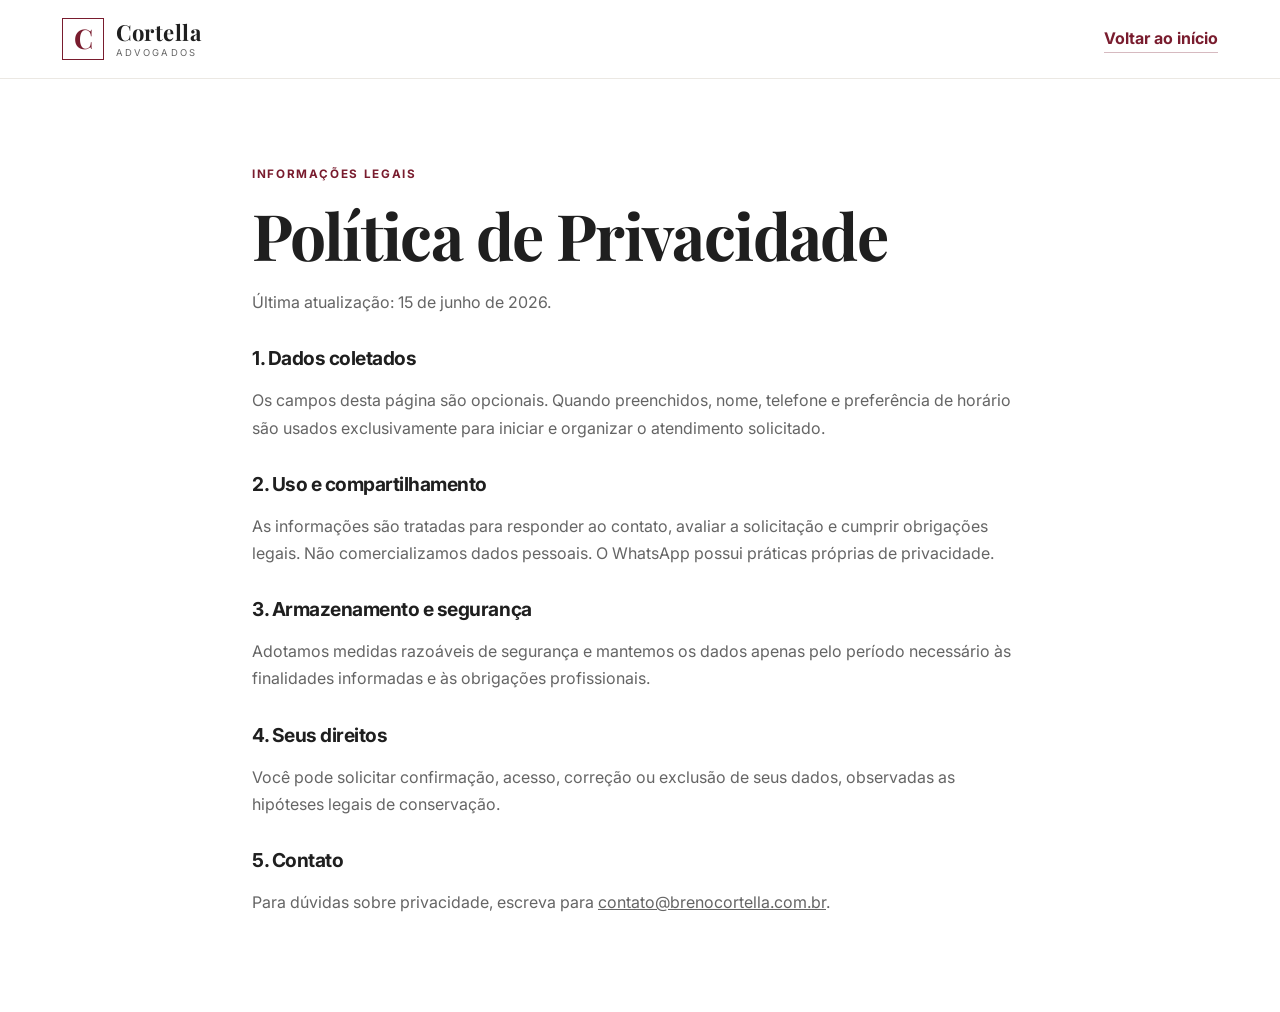
==== privacidade.html @ 5d8c3695 "first commit" ====
<!doctype html><html lang="pt-BR"><head><meta charset="utf-8"><meta name="viewport" content="width=device-width,initial-scale=1"><title>Política de Privacidade | Cortella Advogados</title><meta name="robots" content="noindex"><link rel="preconnect" href="https://fonts.googleapis.com"><link rel="preconnect" href="https://fonts.gstatic.com" crossorigin><link href="https://fonts.googleapis.com/css2?family=Inter:wght@400;600;700&family=Playfair+Display:wght@700&display=swap" rel="stylesheet"><link href="https://cdn.jsdelivr.net/npm/bootstrap@5.3.3/dist/css/bootstrap.min.css" rel="stylesheet"><link rel="stylesheet" href="css/style.css"><link rel="icon" href="assets/icons/favicon.svg" type="image/svg+xml"></head><body><header class="site-header"><nav class="navbar"><div class="container"><a class="brand" href="index.html"><span class="brand-mark">C</span><span><strong>Cortella</strong><small>Advogados</small></span></a><a class="text-link" href="index.html">Voltar ao início</a></div></nav></header><main class="legal-page"><article class="container"><span class="kicker">Informações legais</span><h1>Política de Privacidade</h1><p>Última atualização: 15 de junho de 2026.</p><h2>1. Dados coletados</h2><p>Os campos desta página são opcionais. Quando preenchidos, nome, telefone e preferência de horário são usados exclusivamente para iniciar e organizar o atendimento solicitado.</p><h2>2. Uso e compartilhamento</h2><p>As informações são tratadas para responder ao contato, avaliar a solicitação e cumprir obrigações legais. Não comercializamos dados pessoais. O WhatsApp possui práticas próprias de privacidade.</p><h2>3. Armazenamento e segurança</h2><p>Adotamos medidas razoáveis de segurança e mantemos os dados apenas pelo período necessário às finalidades informadas e às obrigações profissionais.</p><h2>4. Seus direitos</h2><p>Você pode solicitar confirmação, acesso, correção ou exclusão de seus dados, observadas as hipóteses legais de conservação.</p><h2>5. Contato</h2><p>Para dúvidas sobre privacidade, escreva para <a href="mailto:contato@brenocortella.com.br">contato@brenocortella.com.br</a>.</p></article></main></body></html>
---- css/style.css ----
:root{--primary:#791c2e;--primary-dark:#621726;--primary-soft:#f7ecef;--text:#1f1f1f;--muted:#656565;--background:#fff;--surface:#f8f7f5;--border:#e8e4df;--success:#1f6b4f;--shadow:0 24px 64px rgba(40,24,27,.1);--serif:"Playfair Display",Georgia,serif;--sans:"Inter",Arial,sans-serif}
*{box-sizing:border-box}html{scroll-behavior:smooth;scroll-padding-top:88px}body{margin:0;color:var(--text);background:var(--background);font-family:var(--sans);font-size:1rem;line-height:1.7;-webkit-font-smoothing:antialiased}a{color:inherit}img{display:block;max-width:100%;height:auto}h1,h2{font-family:var(--serif);font-weight:700;letter-spacing:-.025em;line-height:1.12}h1{font-size:clamp(2.7rem,7vw,4.8rem);margin:.8rem 0 1.15rem}h2{font-size:clamp(2.15rem,4.5vw,3.25rem);margin:.55rem 0 1.1rem}h3{font-size:1.1rem;font-weight:700;line-height:1.35}.container{max-width:1180px}.narrow{max-width:900px}.section-pad{padding:88px 0}.surface{background:var(--surface)}.skip-link{position:fixed;top:-100px;left:1rem;z-index:9999;background:#fff;padding:.75rem 1rem;border:2px solid var(--primary)}.skip-link:focus{top:1rem}.site-header{background:rgba(255,255,255,.94);border-bottom:1px solid rgba(232,228,223,.85);backdrop-filter:blur(16px)}.navbar{min-height:78px}.brand{display:inline-flex;align-items:center;gap:.72rem;text-decoration:none;line-height:1}.brand-mark{display:grid;place-items:center;width:42px;height:42px;border:1px solid var(--primary);color:var(--primary);font-family:var(--serif);font-size:1.7rem;font-weight:700}.brand strong,.brand small{display:block}.brand strong{font-family:var(--serif);font-size:1.38rem;letter-spacing:.02em}.brand small{text-transform:uppercase;font-size:.59rem;letter-spacing:.23em;margin-top:.3rem;color:var(--muted)}.nav-link{font-size:.88rem;font-weight:600;color:#454545!important;padding:.75rem .7rem!important}.nav-link:hover,.nav-link:focus{color:var(--primary)!important}.nav-cta{font-size:.84rem;padding:.72rem 1.15rem!important}.navbar-toggler{border:0;padding:.5rem}.btn{border-radius:3px;padding:.82rem 1.45rem;font-weight:700;transition:transform .2s ease,box-shadow .2s ease,background .2s ease}.btn:hover{transform:translateY(-2px)}.btn-primary{--bs-btn-bg:var(--primary);--bs-btn-border-color:var(--primary);--bs-btn-hover-bg:var(--primary-dark);--bs-btn-hover-border-color:var(--primary-dark);--bs-btn-active-bg:var(--primary-dark);--bs-btn-active-border-color:var(--primary-dark)}.btn-outline-primary{--bs-btn-color:var(--primary);--bs-btn-border-color:var(--primary);--bs-btn-hover-bg:var(--primary);--bs-btn-hover-border-color:var(--primary)}.btn-lg{font-size:.95rem;padding:1rem 1.4rem}.hero{position:relative;overflow:hidden;padding-top:76px;background:linear-gradient(135deg,#fff 0%,#fff 55%,#f7f2f1 100%)}.hero:before{content:"";position:absolute;width:360px;height:360px;border:1px solid rgba(121,28,46,.1);border-radius:50%;left:-230px;bottom:-180px}.eyebrow,.kicker{display:inline-block;color:var(--primary);font-size:.73rem;font-weight:700;letter-spacing:.14em;text-transform:uppercase}.eyebrow{padding:.5rem .78rem;background:var(--primary-soft);border-radius:99px;letter-spacing:.08em}.hero-lead{font-family:var(--serif);font-size:clamp(1.35rem,2.5vw,1.72rem);line-height:1.45;margin:0 0 1rem}.hero-lead strong{color:var(--primary)}.hero-copy{color:var(--muted);max-width:640px}.hero-actions{display:flex;flex-wrap:wrap;gap:.75rem;margin:1.75rem 0}.trust-list{display:flex;flex-wrap:wrap;gap:.6rem 1.25rem;padding:0;margin:1.75rem 0 0;list-style:none;color:#454545;font-size:.78rem;font-weight:600}.trust-list li:before{content:"✓";color:var(--success);font-weight:800;margin-right:.4rem}.hero-visual{position:relative;padding:0 0 28px 28px}.hero-visual:before{content:"";position:absolute;inset:28px 28px 0 0;border:1px solid rgba(121,28,46,.25)}.hero-visual img{position:relative;width:100%;aspect-ratio:4/3;object-fit:cover;border-radius:2px;box-shadow:var(--shadow)}.hero-note{position:absolute;display:flex;align-items:center;gap:.8rem;left:0;bottom:0;background:#fff;padding:1rem 1.2rem;box-shadow:0 12px 36px rgba(40,24,27,.14)}.note-icon{display:grid;place-items:center;width:34px;height:34px;border-radius:50%;background:var(--primary-soft);color:var(--primary);font-weight:800}.hero-note strong,.hero-note small{display:block}.hero-note strong{font-size:.86rem}.hero-note small{font-size:.7rem;color:var(--muted)}.section-heading{max-width:750px}.section-heading p,.section-intro{color:var(--muted);font-size:1.03rem}.info-card{height:100%;padding:1.75rem;background:#fff;border:1px solid var(--border);border-radius:4px;transition:transform .25s ease,box-shadow .25s ease,border-color .25s ease}.info-card:hover{transform:translateY(-5px);box-shadow:0 18px 46px rgba(40,24,27,.08);border-color:rgba(121,28,46,.22)}.icon-box{display:grid;place-items:center;width:48px;height:48px;margin-bottom:1.3rem;color:var(--primary);background:var(--primary-soft);font-family:var(--serif);font-size:1rem;font-weight:700}.info-card h3{font-family:var(--serif);font-size:1.25rem}.info-card p{margin:0;color:var(--muted);font-size:.9rem}.legal-note{font-size:.75rem;color:#777}.checklist{padding:0;margin:2rem 0;list-style:none}.checklist li{position:relative;padding:.9rem 0 .9rem 2.6rem;border-bottom:1px solid var(--border);font-weight:600}.checklist li:before{content:"✓";position:absolute;left:0;top:.82rem;display:grid;place-items:center;width:25px;height:25px;border-radius:50%;background:var(--primary-soft);color:var(--primary);font-size:.78rem}.recovery-card{position:relative;overflow:hidden;padding:clamp(2.2rem,6vw,4rem);color:#fff;background:var(--primary);box-shadow:var(--shadow)}.recovery-card:after{content:"25%";position:absolute;right:-1rem;bottom:-3rem;color:rgba(255,255,255,.055);font-family:var(--serif);font-size:10rem;font-weight:700}.recovery-label{font-size:.7rem;text-transform:uppercase;letter-spacing:.15em;color:#edcbd1}.recovery-card h2{font-size:clamp(2.2rem,5vw,3.5rem)}.recovery-card p{position:relative;z-index:1;font-size:1.08rem;color:#f4e9eb}.recovery-divider{width:48px;height:2px;margin:1.5rem 0;background:#d8a8b1}.video-frame{overflow:hidden;border:8px solid #fff;background:#1c1617;box-shadow:var(--shadow)}.process-list{display:grid;grid-template-columns:repeat(4,1fr);gap:0;padding:0;list-style:none;counter-reset:process}.process-list li{position:relative;padding:0 1.4rem;text-align:center}.process-list li:not(:last-child):after{content:"";position:absolute;top:26px;left:65%;width:70%;height:1px;background:var(--border)}.process-list span{position:relative;z-index:1;display:grid;place-items:center;width:54px;height:54px;margin:0 auto 1.3rem;border:1px solid var(--primary);border-radius:50%;background:#fff;color:var(--primary);font-family:var(--serif);font-weight:700}.process-list h3{font-family:var(--serif);font-size:1.15rem}.process-list p{font-size:.86rem;color:var(--muted)}.form-section{background:linear-gradient(to bottom,#fff 22%,var(--surface) 22%)}.form-shell{overflow:hidden;box-shadow:var(--shadow)}.form-intro{padding:clamp(2.2rem,6vw,4rem);color:#fff;background:#2a2223}.form-intro h2{font-size:clamp(2.2rem,5vw,3.2rem)}.form-intro p{color:#d8d0d1}.kicker-light{color:#dcb3ba}.privacy-line{margin-top:2rem;padding-top:1.5rem;border-top:1px solid rgba(255,255,255,.14);font-size:.82rem;color:#d8d0d1}.form-panel{padding:clamp(2rem,6vw,4rem);background:#fff}.form-label{font-size:.84rem;font-weight:700}.form-label span{font-weight:400;color:#888}.form-control,.form-select{min-height:54px;border-color:var(--border);border-radius:2px;font-size:.9rem}.form-control:focus,.form-select:focus{border-color:var(--primary);box-shadow:0 0 0 .2rem rgba(121,28,46,.1)}.form-disclaimer{margin:.85rem 0 0;text-align:center;font-size:.7rem;color:#888}.form-disclaimer a{color:var(--primary)}.values-grid{display:grid;grid-template-columns:repeat(2,1fr);gap:1rem}.value-item{min-height:150px;padding:1.7rem;border:1px solid var(--border);background:#fff}.value-item span{color:var(--primary);font-family:var(--serif);font-size:1.7rem}.value-item h3{margin:1rem 0 0;font-family:var(--serif);font-size:1.16rem}.text-link{display:inline-block;color:var(--primary);font-weight:700;text-decoration:none;border-bottom:1px solid rgba(121,28,46,.3)}.accordion{border-top:1px solid var(--border)}.accordion-item{background:transparent;border-color:var(--border)}.accordion-button{padding:1.3rem .25rem;background:transparent!important;box-shadow:none!important;color:var(--text)!important;font-weight:700}.accordion-button:not(.collapsed){color:var(--primary)!important}.accordion-button:focus{outline:2px solid var(--primary);outline-offset:3px}.accordion-body{padding:.15rem .25rem 1.5rem;color:var(--muted);font-size:.92rem}.final-cta{position:relative;overflow:hidden;color:#fff;background:var(--primary)}.final-cta:before,.final-cta:after{content:"";position:absolute;border:1px solid rgba(255,255,255,.12);border-radius:50%}.final-cta:before{width:300px;height:300px;left:-120px;top:-180px}.final-cta:after{width:260px;height:260px;right:-100px;bottom:-170px}.final-cta .container{position:relative;z-index:1;max-width:800px}.final-cta p{max-width:620px;margin:0 auto 1.8rem;color:#eadcdf}.final-cta .btn-light{color:var(--primary)}.site-footer{padding:70px 0 22px;color:#d7d0d1;background:#1c1718}.brand-light{color:#fff}.brand-light .brand-mark{color:#fff;border-color:#815963}.brand-light small{color:#a99fa1}.footer-copy{max-width:310px;margin-top:1.3rem;color:#a99fa1;font-size:.85rem}.site-footer h2{font-family:var(--sans);font-size:.76rem;text-transform:uppercase;letter-spacing:.14em;color:#fff}.site-footer a,.site-footer address{display:block;margin:.55rem 0;color:#a99fa1;font-size:.82rem;font-style:normal;text-decoration:none}.site-footer a:hover{color:#fff}.footer-bottom{display:flex;justify-content:space-between;gap:1rem;margin-top:48px;padding-top:20px;border-top:1px solid #352d2f;color:#81787a;font-size:.7rem}.footer-bottom div{display:flex;gap:1.3rem}.footer-bottom a{display:inline;margin:0}.floating-whatsapp{position:fixed;right:22px;bottom:22px;z-index:1020;display:grid;place-items:center;width:56px;height:56px;border-radius:50%;color:#fff;background:#238b57;box-shadow:0 10px 30px rgba(22,95,59,.32);font-size:1.35rem;text-decoration:none}.floating-whatsapp:hover{color:#fff;transform:translateY(-2px)}.mobile-cta{display:none}.reveal{opacity:0;transform:translateY(18px);transition:opacity .65s ease,transform .65s ease}.reveal.visible{opacity:1;transform:none}.legal-page{min-height:60vh;padding:80px 0}.legal-page article{max-width:800px}.legal-page h1{font-size:clamp(2.5rem,6vw,4rem)}.legal-page h2{margin-top:2rem;font-family:var(--sans);font-size:1.2rem}.legal-page p,.legal-page li{color:var(--muted)}
@media (max-width:991.98px){.navbar-collapse{padding:1rem 0 1.4rem}.nav-cta{display:block;margin-top:.7rem;text-align:center}.hero{padding-top:54px}.hero-visual{max-width:680px;margin:auto}.process-list{grid-template-columns:repeat(2,1fr);gap:2.5rem 0}.process-list li:nth-child(2):after{display:none}.form-intro,.form-panel{padding:2.5rem}.section-pad{padding:76px 0}}
@media (max-width:767.98px){body{padding-bottom:69px}.section-pad{padding:64px 0}h1{font-size:2.75rem}.hero{padding-top:44px}.hero-actions .btn{width:100%}.trust-list{display:grid;grid-template-columns:1fr}.hero-visual{padding:0 0 18px 18px}.hero-note{padding:.8rem 1rem}.process-list{grid-template-columns:1fr;gap:1.7rem}.process-list li{display:grid;grid-template-columns:54px 1fr;gap:1rem;text-align:left;padding:0}.process-list li:not(:last-child):after{top:54px;left:27px;width:1px;height:calc(100% + 1.7rem)}.process-list li:nth-child(2):after{display:block}.process-list span{margin:0}.process-list p{margin:0}.values-grid{grid-template-columns:1fr}.value-item{min-height:auto}.footer-bottom{display:block}.footer-bottom div{margin-top:.7rem}.floating-whatsapp{display:none}.mobile-cta{position:fixed;z-index:1030;display:block;left:0;right:0;bottom:0;padding:8px 12px;background:rgba(255,255,255,.96);border-top:1px solid var(--border);backdrop-filter:blur(12px)}.mobile-cta .btn{width:100%;padding:.82rem}.site-footer{padding-bottom:40px}}
@media (prefers-reduced-motion:reduce){html{scroll-behavior:auto}*,*:before,*:after{animation-duration:.01ms!important;animation-iteration-count:1!important;transition-duration:.01ms!important}.reveal{opacity:1;transform:none}}
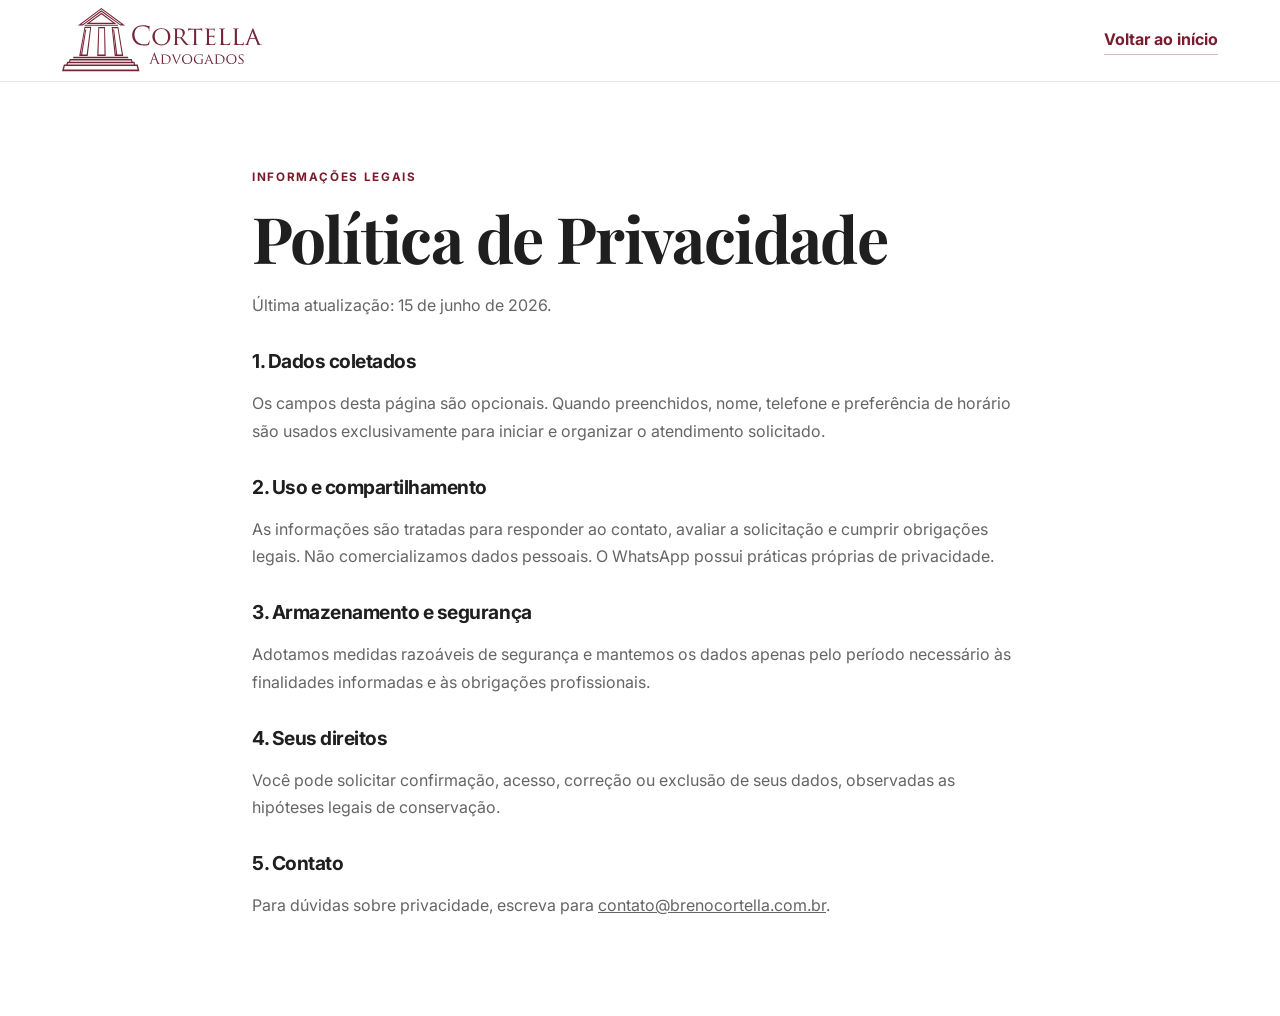
==== commit a735b555: "Ajuste solicitados pelo cliente" ====
--- a/privacidade.html
+++ b/privacidade.html
@@ -1 +1,75 @@
-<!doctype html><html lang="pt-BR"><head><meta charset="utf-8"><meta name="viewport" content="width=device-width,initial-scale=1"><title>Política de Privacidade | Cortella Advogados</title><meta name="robots" content="noindex"><link rel="preconnect" href="https://fonts.googleapis.com"><link rel="preconnect" href="https://fonts.gstatic.com" crossorigin><link href="https://fonts.googleapis.com/css2?family=Inter:wght@400;600;700&family=Playfair+Display:wght@700&display=swap" rel="stylesheet"><link href="https://cdn.jsdelivr.net/npm/bootstrap@5.3.3/dist/css/bootstrap.min.css" rel="stylesheet"><link rel="stylesheet" href="css/style.css"><link rel="icon" href="assets/icons/favicon.svg" type="image/svg+xml"></head><body><header class="site-header"><nav class="navbar"><div class="container"><a class="brand" href="index.html"><span class="brand-mark">C</span><span><strong>Cortella</strong><small>Advogados</small></span></a><a class="text-link" href="index.html">Voltar ao início</a></div></nav></header><main class="legal-page"><article class="container"><span class="kicker">Informações legais</span><h1>Política de Privacidade</h1><p>Última atualização: 15 de junho de 2026.</p><h2>1. Dados coletados</h2><p>Os campos desta página são opcionais. Quando preenchidos, nome, telefone e preferência de horário são usados exclusivamente para iniciar e organizar o atendimento solicitado.</p><h2>2. Uso e compartilhamento</h2><p>As informações são tratadas para responder ao contato, avaliar a solicitação e cumprir obrigações legais. Não comercializamos dados pessoais. O WhatsApp possui práticas próprias de privacidade.</p><h2>3. Armazenamento e segurança</h2><p>Adotamos medidas razoáveis de segurança e mantemos os dados apenas pelo período necessário às finalidades informadas e às obrigações profissionais.</p><h2>4. Seus direitos</h2><p>Você pode solicitar confirmação, acesso, correção ou exclusão de seus dados, observadas as hipóteses legais de conservação.</p><h2>5. Contato</h2><p>Para dúvidas sobre privacidade, escreva para <a href="mailto:contato@brenocortella.com.br">contato@brenocortella.com.br</a>.</p></article></main></body></html>
+<!doctype html>
+<html lang="pt-BR">
+  <head>
+    <meta charset="utf-8" />
+    <meta name="viewport" content="width=device-width,initial-scale=1" />
+    <title>Política de Privacidade | Cortella Advogados</title>
+    <meta name="robots" content="noindex" />
+    <link rel="preconnect" href="https://fonts.googleapis.com" />
+    <link rel="preconnect" href="https://fonts.gstatic.com" crossorigin />
+    <link
+      href="https://fonts.googleapis.com/css2?family=Inter:wght@400;600;700&family=Playfair+Display:wght@700&display=swap"
+      rel="stylesheet"
+    />
+    <link
+      href="https://cdn.jsdelivr.net/npm/bootstrap@5.3.3/dist/css/bootstrap.min.css"
+      rel="stylesheet"
+    />
+    <link rel="stylesheet" href="css/style.css" />
+    <link rel="icon" href="assets/icons/favicon.svg" type="image/svg+xml" />
+  </head>
+  <body>
+    <header class="site-header">
+      <nav class="navbar">
+        <div class="container">
+          <a class="brand" href="index.html">
+            <img
+              src="../assets/images/logo.svg"
+              width="200px"
+              alt="Logo Cortella Advogados"
+              fetchpriority="high"
+            />
+          </a>
+          <a class="text-link" href="index.html">Voltar ao início</a>
+        </div>
+      </nav>
+    </header>
+    <main class="legal-page">
+      <article class="container">
+        <span class="kicker">Informações legais</span>
+        <h1>Política de Privacidade</h1>
+        <p>Última atualização: 15 de junho de 2026.</p>
+        <h2>1. Dados coletados</h2>
+        <p>
+          Os campos desta página são opcionais. Quando preenchidos, nome,
+          telefone e preferência de horário são usados exclusivamente para
+          iniciar e organizar o atendimento solicitado.
+        </p>
+        <h2>2. Uso e compartilhamento</h2>
+        <p>
+          As informações são tratadas para responder ao contato, avaliar a
+          solicitação e cumprir obrigações legais. Não comercializamos dados
+          pessoais. O WhatsApp possui práticas próprias de privacidade.
+        </p>
+        <h2>3. Armazenamento e segurança</h2>
+        <p>
+          Adotamos medidas razoáveis de segurança e mantemos os dados apenas
+          pelo período necessário às finalidades informadas e às obrigações
+          profissionais.
+        </p>
+        <h2>4. Seus direitos</h2>
+        <p>
+          Você pode solicitar confirmação, acesso, correção ou exclusão de seus
+          dados, observadas as hipóteses legais de conservação.
+        </p>
+        <h2>5. Contato</h2>
+        <p>
+          Para dúvidas sobre privacidade, escreva para
+          <a href="mailto:contato@brenocortella.com.br"
+            >contato@brenocortella.com.br</a
+          >.
+        </p>
+      </article>
+    </main>
+  </body>
+</html>
--- a/css/style.css
+++ b/css/style.css
@@ -1,5 +1,852 @@
-:root{--primary:#791c2e;--primary-dark:#621726;--primary-soft:#f7ecef;--text:#1f1f1f;--muted:#656565;--background:#fff;--surface:#f8f7f5;--border:#e8e4df;--success:#1f6b4f;--shadow:0 24px 64px rgba(40,24,27,.1);--serif:"Playfair Display",Georgia,serif;--sans:"Inter",Arial,sans-serif}
-*{box-sizing:border-box}html{scroll-behavior:smooth;scroll-padding-top:88px}body{margin:0;color:var(--text);background:var(--background);font-family:var(--sans);font-size:1rem;line-height:1.7;-webkit-font-smoothing:antialiased}a{color:inherit}img{display:block;max-width:100%;height:auto}h1,h2{font-family:var(--serif);font-weight:700;letter-spacing:-.025em;line-height:1.12}h1{font-size:clamp(2.7rem,7vw,4.8rem);margin:.8rem 0 1.15rem}h2{font-size:clamp(2.15rem,4.5vw,3.25rem);margin:.55rem 0 1.1rem}h3{font-size:1.1rem;font-weight:700;line-height:1.35}.container{max-width:1180px}.narrow{max-width:900px}.section-pad{padding:88px 0}.surface{background:var(--surface)}.skip-link{position:fixed;top:-100px;left:1rem;z-index:9999;background:#fff;padding:.75rem 1rem;border:2px solid var(--primary)}.skip-link:focus{top:1rem}.site-header{background:rgba(255,255,255,.94);border-bottom:1px solid rgba(232,228,223,.85);backdrop-filter:blur(16px)}.navbar{min-height:78px}.brand{display:inline-flex;align-items:center;gap:.72rem;text-decoration:none;line-height:1}.brand-mark{display:grid;place-items:center;width:42px;height:42px;border:1px solid var(--primary);color:var(--primary);font-family:var(--serif);font-size:1.7rem;font-weight:700}.brand strong,.brand small{display:block}.brand strong{font-family:var(--serif);font-size:1.38rem;letter-spacing:.02em}.brand small{text-transform:uppercase;font-size:.59rem;letter-spacing:.23em;margin-top:.3rem;color:var(--muted)}.nav-link{font-size:.88rem;font-weight:600;color:#454545!important;padding:.75rem .7rem!important}.nav-link:hover,.nav-link:focus{color:var(--primary)!important}.nav-cta{font-size:.84rem;padding:.72rem 1.15rem!important}.navbar-toggler{border:0;padding:.5rem}.btn{border-radius:3px;padding:.82rem 1.45rem;font-weight:700;transition:transform .2s ease,box-shadow .2s ease,background .2s ease}.btn:hover{transform:translateY(-2px)}.btn-primary{--bs-btn-bg:var(--primary);--bs-btn-border-color:var(--primary);--bs-btn-hover-bg:var(--primary-dark);--bs-btn-hover-border-color:var(--primary-dark);--bs-btn-active-bg:var(--primary-dark);--bs-btn-active-border-color:var(--primary-dark)}.btn-outline-primary{--bs-btn-color:var(--primary);--bs-btn-border-color:var(--primary);--bs-btn-hover-bg:var(--primary);--bs-btn-hover-border-color:var(--primary)}.btn-lg{font-size:.95rem;padding:1rem 1.4rem}.hero{position:relative;overflow:hidden;padding-top:76px;background:linear-gradient(135deg,#fff 0%,#fff 55%,#f7f2f1 100%)}.hero:before{content:"";position:absolute;width:360px;height:360px;border:1px solid rgba(121,28,46,.1);border-radius:50%;left:-230px;bottom:-180px}.eyebrow,.kicker{display:inline-block;color:var(--primary);font-size:.73rem;font-weight:700;letter-spacing:.14em;text-transform:uppercase}.eyebrow{padding:.5rem .78rem;background:var(--primary-soft);border-radius:99px;letter-spacing:.08em}.hero-lead{font-family:var(--serif);font-size:clamp(1.35rem,2.5vw,1.72rem);line-height:1.45;margin:0 0 1rem}.hero-lead strong{color:var(--primary)}.hero-copy{color:var(--muted);max-width:640px}.hero-actions{display:flex;flex-wrap:wrap;gap:.75rem;margin:1.75rem 0}.trust-list{display:flex;flex-wrap:wrap;gap:.6rem 1.25rem;padding:0;margin:1.75rem 0 0;list-style:none;color:#454545;font-size:.78rem;font-weight:600}.trust-list li:before{content:"✓";color:var(--success);font-weight:800;margin-right:.4rem}.hero-visual{position:relative;padding:0 0 28px 28px}.hero-visual:before{content:"";position:absolute;inset:28px 28px 0 0;border:1px solid rgba(121,28,46,.25)}.hero-visual img{position:relative;width:100%;aspect-ratio:4/3;object-fit:cover;border-radius:2px;box-shadow:var(--shadow)}.hero-note{position:absolute;display:flex;align-items:center;gap:.8rem;left:0;bottom:0;background:#fff;padding:1rem 1.2rem;box-shadow:0 12px 36px rgba(40,24,27,.14)}.note-icon{display:grid;place-items:center;width:34px;height:34px;border-radius:50%;background:var(--primary-soft);color:var(--primary);font-weight:800}.hero-note strong,.hero-note small{display:block}.hero-note strong{font-size:.86rem}.hero-note small{font-size:.7rem;color:var(--muted)}.section-heading{max-width:750px}.section-heading p,.section-intro{color:var(--muted);font-size:1.03rem}.info-card{height:100%;padding:1.75rem;background:#fff;border:1px solid var(--border);border-radius:4px;transition:transform .25s ease,box-shadow .25s ease,border-color .25s ease}.info-card:hover{transform:translateY(-5px);box-shadow:0 18px 46px rgba(40,24,27,.08);border-color:rgba(121,28,46,.22)}.icon-box{display:grid;place-items:center;width:48px;height:48px;margin-bottom:1.3rem;color:var(--primary);background:var(--primary-soft);font-family:var(--serif);font-size:1rem;font-weight:700}.info-card h3{font-family:var(--serif);font-size:1.25rem}.info-card p{margin:0;color:var(--muted);font-size:.9rem}.legal-note{font-size:.75rem;color:#777}.checklist{padding:0;margin:2rem 0;list-style:none}.checklist li{position:relative;padding:.9rem 0 .9rem 2.6rem;border-bottom:1px solid var(--border);font-weight:600}.checklist li:before{content:"✓";position:absolute;left:0;top:.82rem;display:grid;place-items:center;width:25px;height:25px;border-radius:50%;background:var(--primary-soft);color:var(--primary);font-size:.78rem}.recovery-card{position:relative;overflow:hidden;padding:clamp(2.2rem,6vw,4rem);color:#fff;background:var(--primary);box-shadow:var(--shadow)}.recovery-card:after{content:"25%";position:absolute;right:-1rem;bottom:-3rem;color:rgba(255,255,255,.055);font-family:var(--serif);font-size:10rem;font-weight:700}.recovery-label{font-size:.7rem;text-transform:uppercase;letter-spacing:.15em;color:#edcbd1}.recovery-card h2{font-size:clamp(2.2rem,5vw,3.5rem)}.recovery-card p{position:relative;z-index:1;font-size:1.08rem;color:#f4e9eb}.recovery-divider{width:48px;height:2px;margin:1.5rem 0;background:#d8a8b1}.video-frame{overflow:hidden;border:8px solid #fff;background:#1c1617;box-shadow:var(--shadow)}.process-list{display:grid;grid-template-columns:repeat(4,1fr);gap:0;padding:0;list-style:none;counter-reset:process}.process-list li{position:relative;padding:0 1.4rem;text-align:center}.process-list li:not(:last-child):after{content:"";position:absolute;top:26px;left:65%;width:70%;height:1px;background:var(--border)}.process-list span{position:relative;z-index:1;display:grid;place-items:center;width:54px;height:54px;margin:0 auto 1.3rem;border:1px solid var(--primary);border-radius:50%;background:#fff;color:var(--primary);font-family:var(--serif);font-weight:700}.process-list h3{font-family:var(--serif);font-size:1.15rem}.process-list p{font-size:.86rem;color:var(--muted)}.form-section{background:linear-gradient(to bottom,#fff 22%,var(--surface) 22%)}.form-shell{overflow:hidden;box-shadow:var(--shadow)}.form-intro{padding:clamp(2.2rem,6vw,4rem);color:#fff;background:#2a2223}.form-intro h2{font-size:clamp(2.2rem,5vw,3.2rem)}.form-intro p{color:#d8d0d1}.kicker-light{color:#dcb3ba}.privacy-line{margin-top:2rem;padding-top:1.5rem;border-top:1px solid rgba(255,255,255,.14);font-size:.82rem;color:#d8d0d1}.form-panel{padding:clamp(2rem,6vw,4rem);background:#fff}.form-label{font-size:.84rem;font-weight:700}.form-label span{font-weight:400;color:#888}.form-control,.form-select{min-height:54px;border-color:var(--border);border-radius:2px;font-size:.9rem}.form-control:focus,.form-select:focus{border-color:var(--primary);box-shadow:0 0 0 .2rem rgba(121,28,46,.1)}.form-disclaimer{margin:.85rem 0 0;text-align:center;font-size:.7rem;color:#888}.form-disclaimer a{color:var(--primary)}.values-grid{display:grid;grid-template-columns:repeat(2,1fr);gap:1rem}.value-item{min-height:150px;padding:1.7rem;border:1px solid var(--border);background:#fff}.value-item span{color:var(--primary);font-family:var(--serif);font-size:1.7rem}.value-item h3{margin:1rem 0 0;font-family:var(--serif);font-size:1.16rem}.text-link{display:inline-block;color:var(--primary);font-weight:700;text-decoration:none;border-bottom:1px solid rgba(121,28,46,.3)}.accordion{border-top:1px solid var(--border)}.accordion-item{background:transparent;border-color:var(--border)}.accordion-button{padding:1.3rem .25rem;background:transparent!important;box-shadow:none!important;color:var(--text)!important;font-weight:700}.accordion-button:not(.collapsed){color:var(--primary)!important}.accordion-button:focus{outline:2px solid var(--primary);outline-offset:3px}.accordion-body{padding:.15rem .25rem 1.5rem;color:var(--muted);font-size:.92rem}.final-cta{position:relative;overflow:hidden;color:#fff;background:var(--primary)}.final-cta:before,.final-cta:after{content:"";position:absolute;border:1px solid rgba(255,255,255,.12);border-radius:50%}.final-cta:before{width:300px;height:300px;left:-120px;top:-180px}.final-cta:after{width:260px;height:260px;right:-100px;bottom:-170px}.final-cta .container{position:relative;z-index:1;max-width:800px}.final-cta p{max-width:620px;margin:0 auto 1.8rem;color:#eadcdf}.final-cta .btn-light{color:var(--primary)}.site-footer{padding:70px 0 22px;color:#d7d0d1;background:#1c1718}.brand-light{color:#fff}.brand-light .brand-mark{color:#fff;border-color:#815963}.brand-light small{color:#a99fa1}.footer-copy{max-width:310px;margin-top:1.3rem;color:#a99fa1;font-size:.85rem}.site-footer h2{font-family:var(--sans);font-size:.76rem;text-transform:uppercase;letter-spacing:.14em;color:#fff}.site-footer a,.site-footer address{display:block;margin:.55rem 0;color:#a99fa1;font-size:.82rem;font-style:normal;text-decoration:none}.site-footer a:hover{color:#fff}.footer-bottom{display:flex;justify-content:space-between;gap:1rem;margin-top:48px;padding-top:20px;border-top:1px solid #352d2f;color:#81787a;font-size:.7rem}.footer-bottom div{display:flex;gap:1.3rem}.footer-bottom a{display:inline;margin:0}.floating-whatsapp{position:fixed;right:22px;bottom:22px;z-index:1020;display:grid;place-items:center;width:56px;height:56px;border-radius:50%;color:#fff;background:#238b57;box-shadow:0 10px 30px rgba(22,95,59,.32);font-size:1.35rem;text-decoration:none}.floating-whatsapp:hover{color:#fff;transform:translateY(-2px)}.mobile-cta{display:none}.reveal{opacity:0;transform:translateY(18px);transition:opacity .65s ease,transform .65s ease}.reveal.visible{opacity:1;transform:none}.legal-page{min-height:60vh;padding:80px 0}.legal-page article{max-width:800px}.legal-page h1{font-size:clamp(2.5rem,6vw,4rem)}.legal-page h2{margin-top:2rem;font-family:var(--sans);font-size:1.2rem}.legal-page p,.legal-page li{color:var(--muted)}
-@media (max-width:991.98px){.navbar-collapse{padding:1rem 0 1.4rem}.nav-cta{display:block;margin-top:.7rem;text-align:center}.hero{padding-top:54px}.hero-visual{max-width:680px;margin:auto}.process-list{grid-template-columns:repeat(2,1fr);gap:2.5rem 0}.process-list li:nth-child(2):after{display:none}.form-intro,.form-panel{padding:2.5rem}.section-pad{padding:76px 0}}
-@media (max-width:767.98px){body{padding-bottom:69px}.section-pad{padding:64px 0}h1{font-size:2.75rem}.hero{padding-top:44px}.hero-actions .btn{width:100%}.trust-list{display:grid;grid-template-columns:1fr}.hero-visual{padding:0 0 18px 18px}.hero-note{padding:.8rem 1rem}.process-list{grid-template-columns:1fr;gap:1.7rem}.process-list li{display:grid;grid-template-columns:54px 1fr;gap:1rem;text-align:left;padding:0}.process-list li:not(:last-child):after{top:54px;left:27px;width:1px;height:calc(100% + 1.7rem)}.process-list li:nth-child(2):after{display:block}.process-list span{margin:0}.process-list p{margin:0}.values-grid{grid-template-columns:1fr}.value-item{min-height:auto}.footer-bottom{display:block}.footer-bottom div{margin-top:.7rem}.floating-whatsapp{display:none}.mobile-cta{position:fixed;z-index:1030;display:block;left:0;right:0;bottom:0;padding:8px 12px;background:rgba(255,255,255,.96);border-top:1px solid var(--border);backdrop-filter:blur(12px)}.mobile-cta .btn{width:100%;padding:.82rem}.site-footer{padding-bottom:40px}}
-@media (prefers-reduced-motion:reduce){html{scroll-behavior:auto}*,*:before,*:after{animation-duration:.01ms!important;animation-iteration-count:1!important;transition-duration:.01ms!important}.reveal{opacity:1;transform:none}}
+:root {
+  --primary: #791c2e;
+  --primary-dark: #621726;
+  --primary-soft: #f7ecef;
+  --text: #1f1f1f;
+  --muted: #656565;
+  --background: #fff;
+  --surface: #f8f7f5;
+  --border: #e8e4df;
+  --success: #1f6b4f;
+  --shadow: 0 24px 64px rgba(40, 24, 27, 0.1);
+  --serif: "Playfair Display", Georgia, serif;
+  --sans: "Inter", Arial, sans-serif;
+}
+* {
+  box-sizing: border-box;
+}
+html {
+  scroll-behavior: smooth;
+  scroll-padding-top: 88px;
+}
+body {
+  margin: 0;
+  color: var(--text);
+  background: var(--background);
+  font-family: var(--sans);
+  font-size: 1rem;
+  line-height: 1.7;
+  -webkit-font-smoothing: antialiased;
+}
+a {
+  color: inherit;
+}
+img {
+  display: block;
+  max-width: 100%;
+  height: auto;
+}
+h1,
+h2 {
+  font-family: var(--serif);
+  font-weight: 700;
+  letter-spacing: -0.025em;
+  line-height: 1.12;
+}
+h1 {
+  font-size: clamp(2.7rem, 7vw, 4.8rem);
+  margin: 0.8rem 0 1.15rem;
+}
+h2 {
+  font-size: clamp(2.15rem, 4.5vw, 3.25rem);
+  margin: 0.55rem 0 1.1rem;
+}
+h3 {
+  font-size: 1.1rem;
+  font-weight: 700;
+  line-height: 1.35;
+}
+.container {
+  max-width: 1180px;
+}
+.narrow {
+  max-width: 900px;
+}
+.section-pad {
+  padding: 88px 0;
+}
+.surface {
+  background: var(--surface);
+}
+.skip-link {
+  position: fixed;
+  top: -100px;
+  left: 1rem;
+  z-index: 9999;
+  background: #fff;
+  padding: 0.75rem 1rem;
+  border: 2px solid var(--primary);
+}
+.skip-link:focus {
+  top: 1rem;
+}
+.site-header {
+  background: rgba(255, 255, 255, 0.94);
+  border-bottom: 1px solid rgba(232, 228, 223, 0.85);
+  backdrop-filter: blur(16px);
+}
+.navbar {
+  min-height: 78px;
+}
+.brand {
+  display: inline-flex;
+  align-items: center;
+  gap: 0.72rem;
+  text-decoration: none;
+  line-height: 1;
+}
+.brand-mark {
+  display: grid;
+  place-items: center;
+  width: 42px;
+  height: 42px;
+  border: 1px solid var(--primary);
+  color: var(--primary);
+  font-family: var(--serif);
+  font-size: 1.7rem;
+  font-weight: 700;
+}
+.brand strong,
+.brand small {
+  display: block;
+}
+.brand strong {
+  font-family: var(--serif);
+  font-size: 1.38rem;
+  letter-spacing: 0.02em;
+}
+.brand small {
+  text-transform: uppercase;
+  font-size: 0.59rem;
+  letter-spacing: 0.23em;
+  margin-top: 0.3rem;
+  color: var(--muted);
+}
+.nav-link {
+  font-size: 0.88rem;
+  font-weight: 600;
+  color: #454545 !important;
+  padding: 0.75rem 0.7rem !important;
+}
+.nav-link:hover,
+.nav-link:focus {
+  color: var(--primary) !important;
+}
+.nav-cta {
+  font-size: 0.84rem;
+  padding: 0.72rem 1.15rem !important;
+}
+.navbar-toggler {
+  border: 0;
+  padding: 0.5rem;
+}
+.btn {
+  border-radius: 3px;
+  padding: 0.82rem 1.45rem;
+  font-weight: 700;
+  transition:
+    transform 0.2s ease,
+    box-shadow 0.2s ease,
+    background 0.2s ease;
+}
+.btn:hover {
+  transform: translateY(-2px);
+}
+.btn-primary {
+  --bs-btn-bg: var(--primary);
+  --bs-btn-border-color: var(--primary);
+  --bs-btn-hover-bg: var(--primary-dark);
+  --bs-btn-hover-border-color: var(--primary-dark);
+  --bs-btn-active-bg: var(--primary-dark);
+  --bs-btn-active-border-color: var(--primary-dark);
+}
+.btn-outline-primary {
+  --bs-btn-color: var(--primary);
+  --bs-btn-border-color: var(--primary);
+  --bs-btn-hover-bg: var(--primary);
+  --bs-btn-hover-border-color: var(--primary);
+}
+.btn-lg {
+  font-size: 0.95rem;
+  padding: 1rem 1.4rem;
+}
+.hero {
+  position: relative;
+  overflow: hidden;
+  padding-top: 76px;
+  background: linear-gradient(135deg, #fff 0%, #fff 55%, #f7f2f1 100%);
+}
+.hero:before {
+  content: "";
+  position: absolute;
+  width: 360px;
+  height: 360px;
+  border: 1px solid rgba(121, 28, 46, 0.1);
+  border-radius: 50%;
+  left: -230px;
+  bottom: -180px;
+}
+.eyebrow,
+.kicker {
+  display: inline-block;
+  color: var(--primary);
+  font-size: 0.73rem;
+  font-weight: 700;
+  letter-spacing: 0.14em;
+  text-transform: uppercase;
+}
+.eyebrow {
+  padding: 0.5rem 0.78rem;
+  background: var(--primary-soft);
+  border-radius: 99px;
+  letter-spacing: 0.08em;
+}
+.hero-lead {
+  font-family: var(--serif);
+  font-size: clamp(1.35rem, 2.5vw, 1.72rem);
+  line-height: 1.45;
+  margin: 0 0 1rem;
+}
+.hero-lead strong {
+  color: var(--primary);
+}
+.hero-copy {
+  color: var(--muted);
+  max-width: 640px;
+}
+.hero-actions {
+  display: flex;
+  flex-wrap: wrap;
+  gap: 0.75rem;
+  margin: 1.75rem 0;
+}
+.trust-list {
+  display: flex;
+  flex-wrap: wrap;
+  gap: 0.6rem 1.25rem;
+  padding: 0;
+  margin: 1.75rem 0 0;
+  list-style: none;
+  color: #454545;
+  font-size: 0.78rem;
+  font-weight: 600;
+}
+.trust-list li:before {
+  content: "✓";
+  color: var(--success);
+  font-weight: 800;
+  margin-right: 0.4rem;
+}
+.hero-visual {
+  position: relative;
+  padding: 0 0 28px 28px;
+}
+.hero-visual:before {
+  content: "";
+  position: absolute;
+  inset: 28px 28px 0 0;
+  border: 1px solid rgba(121, 28, 46, 0.25);
+}
+.hero-visual img {
+  position: relative;
+  width: 100%;
+  aspect-ratio: 4/3;
+  object-fit: cover;
+  border-radius: 2px;
+  box-shadow: var(--shadow);
+}
+.hero-note {
+  position: absolute;
+  display: flex;
+  align-items: center;
+  gap: 0.8rem;
+  left: 0;
+  bottom: 0;
+  background: #fff;
+  padding: 1rem 1.2rem;
+  box-shadow: 0 12px 36px rgba(40, 24, 27, 0.14);
+}
+.note-icon {
+  display: grid;
+  place-items: center;
+  width: 34px;
+  height: 34px;
+  border-radius: 50%;
+  background: var(--primary-soft);
+  color: var(--primary);
+  font-weight: 800;
+}
+.hero-note strong,
+.hero-note small {
+  display: block;
+}
+.hero-note strong {
+  font-size: 0.86rem;
+}
+.hero-note small {
+  font-size: 0.7rem;
+  color: var(--muted);
+}
+.section-heading {
+  max-width: 750px;
+}
+.section-heading p,
+.section-intro {
+  color: var(--muted);
+  font-size: 1.03rem;
+}
+.info-card {
+  height: 100%;
+  padding: 1.75rem;
+  background: #fff;
+  border: 1px solid var(--border);
+  border-radius: 4px;
+  transition:
+    transform 0.25s ease,
+    box-shadow 0.25s ease,
+    border-color 0.25s ease;
+}
+.info-card:hover {
+  transform: translateY(-5px);
+  box-shadow: 0 18px 46px rgba(40, 24, 27, 0.08);
+  border-color: rgba(121, 28, 46, 0.22);
+}
+.icon-box {
+  display: grid;
+  place-items: center;
+  width: 48px;
+  height: 48px;
+  margin-bottom: 1.3rem;
+  color: var(--primary);
+  background: var(--primary-soft);
+  font-family: var(--serif);
+  font-size: 1rem;
+  font-weight: 700;
+}
+.info-card h3 {
+  font-family: var(--serif);
+  font-size: 1.25rem;
+}
+.info-card p {
+  margin: 0;
+  color: var(--muted);
+  font-size: 0.9rem;
+}
+.legal-note {
+  font-size: 0.75rem;
+  color: #777;
+}
+.checklist {
+  padding: 0;
+  margin: 2rem 0;
+  list-style: none;
+}
+.checklist li {
+  position: relative;
+  padding: 0.9rem 0 0.9rem 2.6rem;
+  border-bottom: 1px solid var(--border);
+  font-weight: 600;
+}
+.checklist li:before {
+  content: "✓";
+  position: absolute;
+  left: 0;
+  top: 0.82rem;
+  display: grid;
+  place-items: center;
+  width: 25px;
+  height: 25px;
+  border-radius: 50%;
+  background: var(--primary-soft);
+  color: var(--primary);
+  font-size: 0.78rem;
+}
+.recovery-card {
+  position: relative;
+  overflow: hidden;
+  padding: clamp(2.2rem, 6vw, 4rem);
+  color: #fff;
+  background: var(--primary);
+  box-shadow: var(--shadow);
+}
+.recovery-card:after {
+  content: "25%";
+  position: absolute;
+  right: -1rem;
+  bottom: -3rem;
+  color: rgba(255, 255, 255, 0.055);
+  font-family: var(--serif);
+  font-size: 10rem;
+  font-weight: 700;
+}
+.recovery-label {
+  font-size: 0.7rem;
+  text-transform: uppercase;
+  letter-spacing: 0.15em;
+  color: #edcbd1;
+}
+.recovery-card h2 {
+  font-size: clamp(2.2rem, 5vw, 3.5rem);
+}
+.recovery-card p {
+  position: relative;
+  z-index: 1;
+  font-size: 1.08rem;
+  color: #f4e9eb;
+}
+.recovery-divider {
+  width: 48px;
+  height: 2px;
+  margin: 1.5rem 0;
+  background: #d8a8b1;
+}
+.video-frame {
+  overflow: hidden;
+  border: 8px solid #fff;
+  background: #1c1617;
+  box-shadow: var(--shadow);
+}
+.process-list {
+  display: grid;
+  grid-template-columns: repeat(4, 1fr);
+  gap: 0;
+  padding: 0;
+  list-style: none;
+  counter-reset: process;
+}
+.process-list li {
+  position: relative;
+  padding: 0 1.4rem;
+  text-align: center;
+}
+.process-list li:not(:last-child):after {
+  content: "";
+  position: absolute;
+  top: 26px;
+  left: 65%;
+  width: 70%;
+  height: 1px;
+  background: var(--border);
+}
+.process-list span {
+  position: relative;
+  z-index: 1;
+  display: grid;
+  place-items: center;
+  width: 54px;
+  height: 54px;
+  margin: 0 auto 1.3rem;
+  border: 1px solid var(--primary);
+  border-radius: 50%;
+  background: #fff;
+  color: var(--primary);
+  font-family: var(--serif);
+  font-weight: 700;
+}
+.process-list h3 {
+  font-family: var(--serif);
+  font-size: 1.15rem;
+}
+.process-list p {
+  font-size: 0.86rem;
+  color: var(--muted);
+}
+.form-section {
+  background: linear-gradient(to top, #fff 22%, var(--surface) 22%);
+}
+.form-shell {
+  overflow: hidden;
+  box-shadow: var(--shadow);
+}
+.form-intro {
+  padding: clamp(2.2rem, 6vw, 4rem);
+  color: #fff;
+  background: #2a2223;
+}
+.form-intro h2 {
+  font-size: clamp(2.2rem, 5vw, 3.2rem);
+}
+.form-intro p {
+  color: #d8d0d1;
+}
+.kicker-light {
+  color: #dcb3ba;
+}
+.privacy-line {
+  margin-top: 2rem;
+  padding-top: 1.5rem;
+  border-top: 1px solid rgba(255, 255, 255, 0.14);
+  font-size: 0.82rem;
+  color: #d8d0d1;
+}
+.form-panel {
+  padding: clamp(2rem, 6vw, 4rem);
+  background: #fff;
+}
+.form-label {
+  font-size: 0.84rem;
+  font-weight: 700;
+}
+.form-label span {
+  font-weight: 400;
+  color: #888;
+}
+.form-control,
+.form-select {
+  min-height: 54px;
+  border-color: var(--border);
+  border-radius: 2px;
+  font-size: 0.9rem;
+}
+.form-control:focus,
+.form-select:focus {
+  border-color: var(--primary);
+  box-shadow: 0 0 0 0.2rem rgba(121, 28, 46, 0.1);
+}
+.form-disclaimer {
+  margin: 0.85rem 0 0;
+  text-align: center;
+  font-size: 0.7rem;
+  color: #888;
+}
+.form-disclaimer a {
+  color: var(--primary);
+}
+.values-grid {
+  display: grid;
+  grid-template-columns: repeat(2, 1fr);
+  gap: 1rem;
+}
+.value-item {
+  min-height: 150px;
+  padding: 1.7rem;
+  border: 1px solid var(--border);
+  background: #fff;
+}
+.value-item span {
+  color: var(--primary);
+  font-family: var(--serif);
+  font-size: 1.7rem;
+}
+.value-item h3 {
+  margin: 1rem 0 0;
+  font-family: var(--serif);
+  font-size: 1.16rem;
+}
+.text-link {
+  display: inline-block;
+  color: var(--primary);
+  font-weight: 700;
+  text-decoration: none;
+  border-bottom: 1px solid rgba(121, 28, 46, 0.3);
+}
+.accordion {
+  border-top: 1px solid var(--border);
+}
+.accordion-item {
+  background: transparent;
+  border-color: var(--border);
+}
+.accordion-button {
+  padding: 1.3rem 0.25rem;
+  background: transparent !important;
+  box-shadow: none !important;
+  color: var(--text) !important;
+  font-weight: 700;
+}
+.accordion-button:not(.collapsed) {
+  color: var(--primary) !important;
+}
+.accordion-button:focus {
+  outline: 2px solid var(--primary);
+  outline-offset: 3px;
+}
+.accordion-body {
+  padding: 0.15rem 0.25rem 1.5rem;
+  color: var(--muted);
+  font-size: 0.92rem;
+}
+.final-cta {
+  position: relative;
+  overflow: hidden;
+  color: #fff;
+  background: var(--primary);
+}
+.final-cta:before,
+.final-cta:after {
+  content: "";
+  position: absolute;
+  border: 1px solid rgba(255, 255, 255, 0.12);
+  border-radius: 50%;
+}
+.final-cta:before {
+  width: 300px;
+  height: 300px;
+  left: -120px;
+  top: -180px;
+}
+.final-cta:after {
+  width: 260px;
+  height: 260px;
+  right: -100px;
+  bottom: -170px;
+}
+.final-cta .container {
+  position: relative;
+  z-index: 1;
+  max-width: 800px;
+}
+.final-cta p {
+  max-width: 620px;
+  margin: 0 auto 1.8rem;
+  color: #eadcdf;
+}
+.final-cta .btn-light {
+  color: var(--primary);
+}
+.site-footer {
+  padding: 70px 0 22px;
+  color: #d7d0d1;
+  background: var(--primary);
+}
+.brand-light {
+  color: #fff;
+}
+.brand-light .brand-mark {
+  color: #fff;
+  border-color: #815963;
+}
+.brand-light small {
+  color: #a99fa1;
+}
+.footer-copy {
+  max-width: 310px;
+  margin-top: 1.3rem;
+  color: #a99fa1;
+  font-size: 0.85rem;
+  line-height: 1.2rem;
+}
+.site-footer h2 {
+  font-family: var(--sans);
+  font-size: 0.76rem;
+  text-transform: uppercase;
+  letter-spacing: 0.14em;
+  color: #fff;
+}
+.site-footer a,
+.site-footer address {
+  display: block;
+  margin: 0.55rem 0;
+  color: #a99fa1;
+  font-size: 0.82rem;
+  font-style: normal;
+  text-decoration: none;
+}
+.site-footer a:hover {
+  color: #fff;
+}
+.footer-bottom {
+  display: flex;
+  justify-content: space-between;
+  gap: 1rem;
+  margin-top: 48px;
+  padding-top: 20px;
+  border-top: 1px solid #352d2f;
+  color: #81787a;
+  font-size: 0.7rem;
+}
+.footer-bottom div {
+  display: flex;
+  gap: 1.3rem;
+}
+.footer-bottom a {
+  display: inline;
+  margin: 0;
+}
+.floating-whatsapp {
+  position: fixed;
+  right: 22px;
+  bottom: 22px;
+  z-index: 1020;
+  display: grid;
+  place-items: center;
+  width: 56px;
+  height: 56px;
+  border-radius: 50%;
+  color: #fff;
+  background: #238b57;
+  box-shadow: 0 10px 30px rgba(22, 95, 59, 0.32);
+  font-size: 1.35rem;
+  text-decoration: none;
+}
+.floating-whatsapp:hover {
+  color: #fff;
+  transform: translateY(-2px);
+}
+.mobile-cta {
+  display: none;
+}
+.reveal {
+  opacity: 0;
+  transform: translateY(18px);
+  transition:
+    opacity 0.65s ease,
+    transform 0.65s ease;
+}
+.reveal.visible {
+  opacity: 1;
+  transform: none;
+}
+.legal-page {
+  min-height: 60vh;
+  padding: 80px 0;
+}
+.legal-page article {
+  max-width: 800px;
+}
+.legal-page h1 {
+  font-size: clamp(2.5rem, 6vw, 4rem);
+}
+.legal-page h2 {
+  margin-top: 2rem;
+  font-family: var(--sans);
+  font-size: 1.2rem;
+}
+.legal-page p,
+.legal-page li {
+  color: var(--muted);
+}
+@media (max-width: 991.98px) {
+  .navbar-collapse {
+    padding: 1rem 0 1.4rem;
+  }
+  .nav-cta {
+    display: block;
+    margin-top: 0.7rem;
+    text-align: center;
+  }
+  .hero {
+    padding-top: 54px;
+  }
+  .hero-visual {
+    max-width: 680px;
+    margin: auto;
+  }
+  .process-list {
+    grid-template-columns: repeat(2, 1fr);
+    gap: 2.5rem 0;
+  }
+  .process-list li:nth-child(2):after {
+    display: none;
+  }
+  .form-intro,
+  .form-panel {
+    padding: 2.5rem;
+  }
+  .section-pad {
+    padding: 76px 0;
+  }
+}
+@media (max-width: 767.98px) {
+  body {
+    padding-bottom: 69px;
+  }
+  .section-pad {
+    padding: 64px 0;
+  }
+  h1 {
+    font-size: 2.75rem;
+  }
+  .hero {
+    padding-top: 44px;
+  }
+  .hero-actions .btn {
+    width: 100%;
+  }
+  .trust-list {
+    display: grid;
+    grid-template-columns: 1fr;
+  }
+  .hero-visual {
+    padding: 0 0 18px 18px;
+  }
+  .hero-note {
+    padding: 0.8rem 1rem;
+  }
+  .process-list {
+    grid-template-columns: 1fr;
+    gap: 1.7rem;
+  }
+  .process-list li {
+    display: grid;
+    grid-template-columns: 54px 1fr;
+    gap: 1rem;
+    text-align: left;
+    padding: 0;
+  }
+  .process-list li:not(:last-child):after {
+    top: 54px;
+    left: 27px;
+    width: 1px;
+    height: calc(100% + 1.7rem);
+  }
+  .process-list li:nth-child(2):after {
+    display: block;
+  }
+  .process-list span {
+    margin: 0;
+  }
+  .process-list p {
+    margin: 0;
+  }
+  .values-grid {
+    grid-template-columns: 1fr;
+  }
+  .value-item {
+    min-height: auto;
+  }
+  .footer-bottom {
+    display: block;
+  }
+  .footer-bottom div {
+    margin-top: 0.7rem;
+  }
+  .floating-whatsapp {
+    display: none;
+  }
+  .mobile-cta {
+    position: fixed;
+    z-index: 1030;
+    display: block;
+    left: 0;
+    right: 0;
+    bottom: 0;
+    padding: 8px 12px;
+    background: rgba(255, 255, 255, 0.96);
+    border-top: 1px solid var(--border);
+    backdrop-filter: blur(12px);
+  }
+  .mobile-cta .btn {
+    width: 100%;
+    padding: 0.82rem;
+  }
+  .site-footer {
+    padding-bottom: 40px;
+  }
+}
+@media (prefers-reduced-motion: reduce) {
+  html {
+    scroll-behavior: auto;
+  }
+  *,
+  *:before,
+  *:after {
+    animation-duration: 0.01ms !important;
+    animation-iteration-count: 1 !important;
+    transition-duration: 0.01ms !important;
+  }
+  .reveal {
+    opacity: 1;
+    transform: none;
+  }
+}
